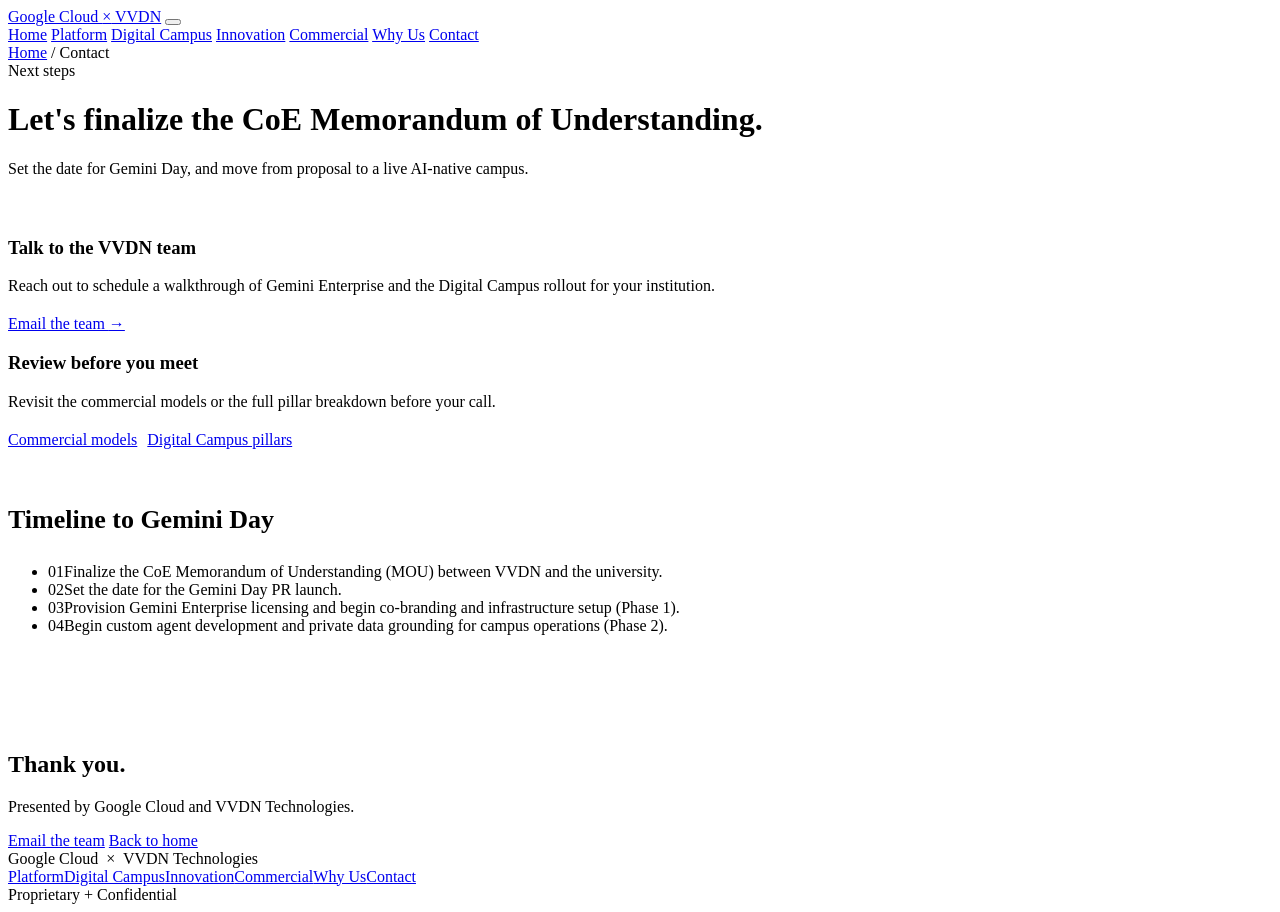
==== contact.html @ 95409ed0 "Add files via upload" ====
<!DOCTYPE html>
<html lang="en">
<head>
<meta charset="UTF-8">
<meta name="viewport" content="width=device-width, initial-scale=1.0">
<title>Next Steps — DCGC 4.0</title>
<link rel="preconnect" href="https://fonts.googleapis.com">
<link href="https://fonts.googleapis.com/css2?family=Roboto:wght@300;400;500;700;900&family=Roboto+Mono:wght@400;500;700&display=swap" rel="stylesheet">
<link rel="stylesheet" href="assets/style.css">
</head>
<body>

<header class="top">
  <div class="wrap row">
    <a href="index.html" class="brandmark"><span class="dots"><i></i><i></i><i></i><i></i></span> Google Cloud <span style="color:var(--grey-soft); font-weight:400;">×</span> VVDN</a>
    <button class="menu-btn" aria-label="Toggle menu"><span></span><span></span><span></span></button>
    <nav class="navlinks">
      <a href="index.html" data-page="index.html">Home</a>
      <a href="platform.html" data-page="platform.html">Platform</a>
      <a href="digital-campus.html" data-page="digital-campus.html">Digital Campus</a>
      <a href="innovation.html" data-page="innovation.html">Innovation</a>
      <a href="commercial.html" data-page="commercial.html">Commercial</a>
      <a href="partner.html" data-page="partner.html">Why Us</a>
      <a href="contact.html" data-page="contact.html" class="nav-cta">Contact</a>
    </nav>
  </div>
</header>

<div class="page-hero">
  <div class="wrap">
    <div class="crumb"><a href="index.html">Home</a> / Contact</div>
    <div class="eyebrow-row"><span class="barpill"></span> Next steps</div>
    <h1 class="page-title">Let's finalize the CoE Memorandum of Understanding.</h1>
    <p class="page-sub">Set the date for Gemini Day, and move from proposal to a live AI-native campus.</p>
  </div>
</div>

<section style="padding-top:24px;">
  <div class="wrap">
    <div class="grid2" style="gap:20px;">
      <div class="card reveal">
        <div class="bar c-blue"></div>
        <h3>Talk to the VVDN team</h3>
        <p style="margin-bottom:20px;">Reach out to schedule a walkthrough of Gemini Enterprise and the Digital Campus rollout for your institution.</p>
        <a href="mailto:partnerships@vvdntech.com?subject=DCGC%204.0%20—%20Digital%20Campus%20on%20Google%20Cloud" class="btn btn-primary">Email the team <span class="btn-arrow">→</span></a>
      </div>
      <div class="card reveal">
        <div class="bar c-green"></div>
        <h3>Review before you meet</h3>
        <p style="margin-bottom:20px;">Revisit the commercial models or the full pillar breakdown before your call.</p>
        <div style="display:flex; gap:10px; flex-wrap:wrap;">
          <a href="commercial.html" class="btn btn-outline">Commercial models</a>
          <a href="digital-campus.html" class="btn btn-outline">Digital Campus pillars</a>
        </div>
      </div>
    </div>

    <div class="reveal" style="margin-top:56px;">
      <h2 class="section-title" style="font-size:26px; margin-bottom:28px;">Timeline to Gemini Day</h2>
      <ul class="terms-list">
        <li><span class="tnum">01</span>Finalize the CoE Memorandum of Understanding (MOU) between VVDN and the university.</li>
        <li><span class="tnum">02</span>Set the date for the Gemini Day PR launch.</li>
        <li><span class="tnum">03</span>Provision Gemini Enterprise licensing and begin co-branding and infrastructure setup (Phase 1).</li>
        <li><span class="tnum">04</span>Begin custom agent development and private data grounding for campus operations (Phase 2).</li>
      </ul>
    </div>
  </div>
</section>

<footer style="padding-top:80px;">
  <div class="wrap">
    <div class="cta-box reveal">
      <h2>Thank you.</h2>
      <p>Presented by Google Cloud and VVDN Technologies.</p>
      <div class="cta-row">
        <a href="mailto:partnerships@vvdntech.com" class="btn btn-primary">Email the team</a>
        <a href="index.html" class="btn btn-outline">Back to home</a>
      </div>
    </div>
    <div class="foot-bottom">
      <div class="foot-brand"><span class="dots"><i></i><i></i><i></i><i></i></span> Google Cloud &nbsp;×&nbsp; VVDN Technologies</div>
      <div class="foot-links">
        <a href="platform.html">Platform</a><a href="digital-campus.html">Digital Campus</a><a href="innovation.html">Innovation</a><a href="commercial.html">Commercial</a><a href="partner.html">Why Us</a><a href="contact.html">Contact</a>
      </div>
      <div class="foot-meta">Proprietary + Confidential</div>
    </div>
  </div>
</footer>

<script src="assets/script.js"></script>
</body>
</html>
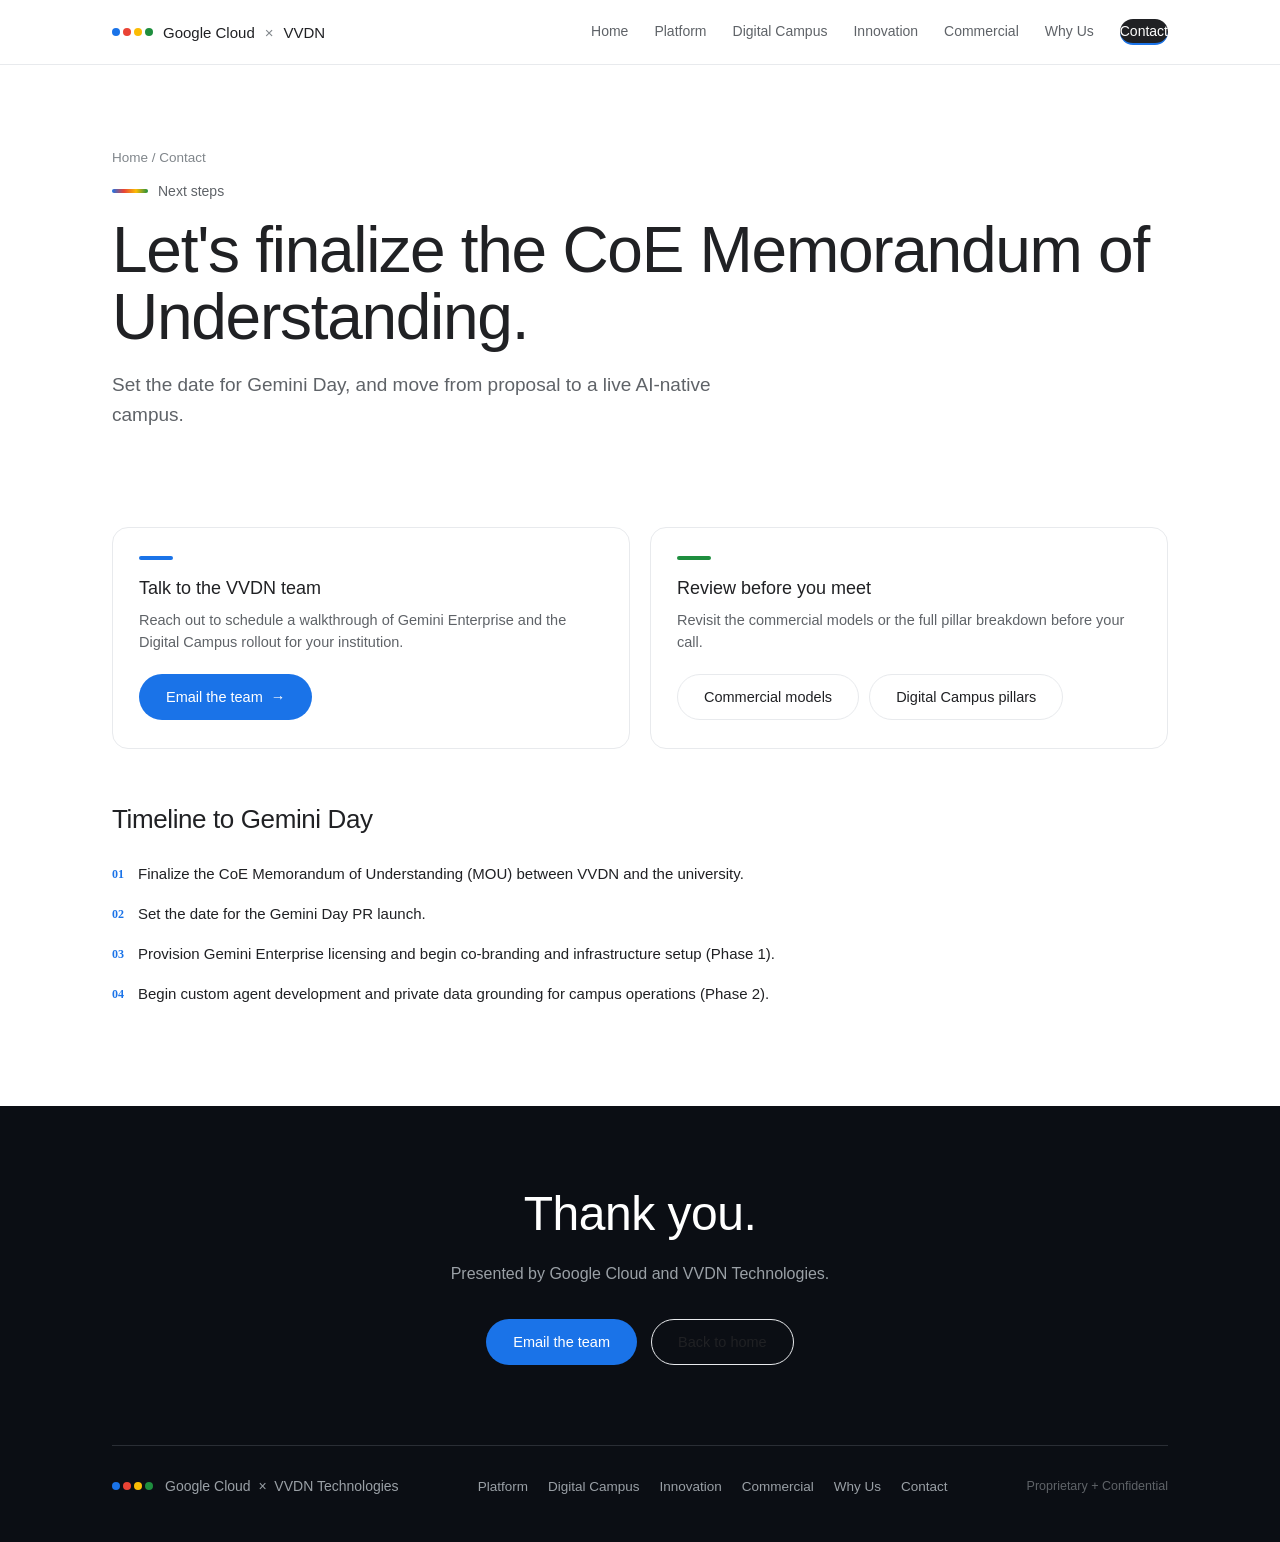
==== commit f3d00c19: "Update contact.html" ====
--- a/contact.html
+++ b/contact.html
@@ -42,7 +42,7 @@
         <div class="bar c-blue"></div>
         <h3>Talk to the VVDN team</h3>
         <p style="margin-bottom:20px;">Reach out to schedule a walkthrough of Gemini Enterprise and the Digital Campus rollout for your institution.</p>
-        <a href="mailto:partnerships@vvdntech.com?subject=DCGC%204.0%20—%20Digital%20Campus%20on%20Google%20Cloud" class="btn btn-primary">Email the team <span class="btn-arrow">→</span></a>
+        <a href="mailto:raman.raj@vvdntech.in?subject=DCGC%204.0%20—%20Digital%20Campus%20on%20Google%20Cloud" class="btn btn-primary">Email the team <span class="btn-arrow">→</span></a>
       </div>
       <div class="card reveal">
         <div class="bar c-green"></div>
--- a/assets/style.css
+++ b/assets/style.css
@@ -0,0 +1,255 @@
+:root{
+  --blue:#1a73e8; --red:#ea4335; --yellow:#fbbc04; --green:#1e8e3e;
+  --ink:#202124; --grey:#5f6368; --grey-soft:#80868b;
+  --bg:#ffffff; --bg-soft:#f8f9fa; --bg-dark:#0b0e14;
+  --line:#e8eaed; --line-dark:#2a2e35; --radius:16px;
+}
+*{box-sizing:border-box;}
+html{scroll-behavior:smooth;}
+body{margin:0; font-family:'Roboto',-apple-system,sans-serif; color:var(--ink); background:var(--bg); -webkit-font-smoothing:antialiased; overflow-x:hidden;}
+@media (prefers-reduced-motion: reduce){ *{animation-duration:.01ms !important; transition-duration:.01ms !important; scroll-behavior:auto !important;} }
+a{color:inherit;}
+.mono{font-family:'Roboto Mono',monospace;}
+.wrap{max-width:1120px; margin:0 auto; padding:0 32px;}
+@media (max-width:640px){ .wrap{padding:0 20px;} }
+:focus-visible{outline:2px solid var(--blue); outline-offset:2px;}
+
+/* ---------- top nav ---------- */
+header.top{position:fixed; top:0; left:0; right:0; z-index:100; background:rgba(255,255,255,.9); backdrop-filter:blur(10px); border-bottom:1px solid var(--line); transition:transform .4s ease;}
+header.top .row{display:flex; align-items:center; justify-content:space-between; height:64px;}
+.brandmark{display:flex; align-items:center; gap:10px; font-weight:500; font-size:15px; color:var(--ink); text-decoration:none;}
+.dots{display:inline-flex; gap:3px;}
+.dots i{width:8px; height:8px; border-radius:50%; display:inline-block;}
+.dots i:nth-child(1){background:var(--blue);} .dots i:nth-child(2){background:var(--red);}
+.dots i:nth-child(3){background:var(--yellow);} .dots i:nth-child(4){background:var(--green);}
+.navlinks{display:flex; gap:26px; font-size:14px; color:var(--grey); align-items:center;}
+.navlinks a{text-decoration:none; color:inherit; transition:color .2s; padding:4px 0; border-bottom:2px solid transparent;}
+.navlinks a:hover{color:var(--blue);}
+.navlinks a.active{color:var(--ink); font-weight:500; border-bottom-color:var(--blue);}
+.nav-cta{background:var(--ink); color:#fff !important; padding:9px 18px; border-radius:20px; font-weight:500;}
+.nav-cta:hover{background:var(--blue) !important;}
+.menu-btn{display:none; background:none; border:none; cursor:pointer; padding:6px;}
+.menu-btn span{display:block; width:22px; height:2px; background:var(--ink); margin:5px 0;}
+@media (max-width:860px){
+  .navlinks{position:fixed; top:64px; left:0; right:0; background:#fff; flex-direction:column; align-items:flex-start; padding:16px 24px 28px; gap:16px; border-bottom:1px solid var(--line); transform:translateY(-140%); opacity:0; transition:transform .3s ease, opacity .3s ease; pointer-events:none;}
+  .navlinks.open{transform:translateY(0); opacity:1; pointer-events:auto;}
+  .menu-btn{display:block;}
+}
+
+/* ---------- breadcrumb / page header ---------- */
+.page-hero{padding:150px 0 72px;}
+.crumb{font-size:13.5px; color:var(--grey-soft); margin-bottom:18px;}
+.crumb a{text-decoration:none; color:var(--grey-soft);}
+.crumb a:hover{color:var(--blue);}
+.eyebrow-row{display:flex; align-items:center; gap:10px; margin-bottom:18px; font-size:14px; color:var(--grey);}
+.barpill{height:4px; width:36px; border-radius:2px; background:linear-gradient(90deg,var(--blue),var(--red),var(--yellow),var(--green));}
+h1.page-title{font-size:clamp(34px,6vw,64px); line-height:1.04; font-weight:500; letter-spacing:-0.02em; margin:0 0 20px;}
+.page-sub{font-size:clamp(16px,2vw,19px); color:var(--grey); max-width:640px; line-height:1.6; margin:0;}
+
+/* ---------- hero (home) ---------- */
+.hero{min-height:92vh; display:flex; flex-direction:column; justify-content:center; padding-top:64px;}
+.hero-logo{margin-bottom:32px; height:56px; display:flex; align-items:center;}
+.hero-logo svg{height:52px; width:auto;}
+h1.hero-title{font-size:clamp(38px,7vw,80px); line-height:1.03; font-weight:500; letter-spacing:-0.02em; margin:0 0 22px;}
+h1.hero-title .accent{color:var(--blue);}
+.hero-sub{font-size:clamp(17px,2vw,21px); color:var(--grey); max-width:620px; margin:0 0 8px; line-height:1.55;}
+.hero-tagline{font-size:15px; color:var(--blue); font-weight:500; margin:0 0 36px;}
+.hero-presenter{font-size:14px; color:var(--grey-soft); margin-bottom:44px;}
+.hero-ctas{display:flex; gap:14px; flex-wrap:wrap; margin-bottom:56px;}
+
+/* ---------- buttons ---------- */
+.btn{display:inline-flex; align-items:center; gap:8px; padding:14px 26px; border-radius:26px; font-size:14.5px; font-weight:500; text-decoration:none; border:1px solid transparent; cursor:pointer; font-family:inherit; transition:background .2s ease, transform .2s ease, border-color .2s ease, color .2s ease;}
+.btn-primary{background:var(--blue); color:#fff;}
+.btn-primary:hover{background:#1765cc; transform:translateY(-1px);}
+.btn-outline{background:transparent; color:var(--ink); border-color:var(--line);}
+.btn-outline:hover{border-color:var(--ink); transform:translateY(-1px);}
+.dark .btn-outline{color:#fff; border-color:var(--line-dark);}
+.dark .btn-outline:hover{border-color:#fff;}
+.btn-arrow{transition:transform .2s ease;}
+.btn:hover .btn-arrow{transform:translateX(3px);}
+
+/* ---------- clickable nav cards (home) ---------- */
+.navcard-grid{display:grid; grid-template-columns:repeat(4,1fr); gap:1px; background:var(--line); border:1px solid var(--line); border-radius:12px; overflow:hidden;}
+@media (max-width:800px){ .navcard-grid{grid-template-columns:repeat(2,1fr);} }
+.navcard{background:#fff; padding:24px 22px; opacity:0; transform:translateY(14px); text-decoration:none; color:var(--ink); display:block; transition:background .2s ease;}
+.navcard:hover{background:var(--bg-soft);}
+.navcard .num{font-family:'Roboto Mono'; font-size:13px; font-weight:700; margin-bottom:10px;}
+.navcard .lbl{font-size:14.5px; font-weight:500; line-height:1.35; margin-bottom:6px;}
+.navcard .go{font-size:12.5px; color:var(--grey-soft); display:flex; align-items:center; gap:4px;}
+.navcard:nth-child(1) .num{color:var(--blue);} .navcard:nth-child(2) .num{color:var(--red);}
+.navcard:nth-child(3) .num{color:var(--yellow);} .navcard:nth-child(4) .num{color:var(--green);}
+
+/* ---------- section-page directory (home: full page list) ---------- */
+.dir-grid{display:grid; grid-template-columns:repeat(3,1fr); gap:20px;}
+@media (max-width:900px){ .dir-grid{grid-template-columns:repeat(2,1fr);} }
+@media (max-width:600px){ .dir-grid{grid-template-columns:1fr;} }
+.dir-card{border:1px solid var(--line); border-radius:var(--radius); padding:28px 26px; text-decoration:none; color:var(--ink); display:flex; flex-direction:column; gap:14px; transition:border-color .2s ease, transform .2s ease, box-shadow .2s ease; background:#fff;}
+.dir-card:hover{border-color:var(--ink); transform:translateY(-2px); box-shadow:0 8px 24px rgba(0,0,0,.06);}
+.dir-icon{width:40px; height:40px; border-radius:10px; display:flex; align-items:center; justify-content:center; font-size:18px; color:#fff;}
+.dir-card h3{font-size:17px; font-weight:500; margin:0;}
+.dir-card p{font-size:13.5px; color:var(--grey); line-height:1.5; margin:0; flex-grow:1;}
+.dir-card .go{font-size:13px; font-weight:500; color:var(--blue); display:flex; align-items:center; gap:5px;}
+
+/* ---------- generic section ---------- */
+section{padding:100px 0; position:relative;}
+@media (max-width:700px){ section{padding:64px 0;} }
+.section-tag{font-size:14px; font-weight:500; color:var(--blue); margin-bottom:14px;}
+h2.section-title{font-size:clamp(26px,4vw,42px); font-weight:500; letter-spacing:-0.015em; line-height:1.14; margin:0 0 16px; max-width:780px;}
+.section-desc{font-size:16.5px; color:var(--grey); max-width:600px; margin:0 0 52px; line-height:1.6;}
+.reveal{opacity:0; transform:translateY(24px); transition:opacity .7s cubic-bezier(.2,.7,.2,1), transform .7s cubic-bezier(.2,.7,.2,1);}
+.reveal.in{opacity:1; transform:translateY(0);}
+.soft{background:var(--bg-soft);}
+.dark{background:var(--bg-dark); color:#fff;}
+.dark .section-desc{color:#9aa0a6;}
+.dark .section-tag{color:#8ab4f8;}
+.dark .page-sub{color:#9aa0a6;}
+
+/* ---------- card grid ---------- */
+.grid2{display:grid; grid-template-columns:1fr 1fr; gap:20px;}
+.grid4{display:grid; grid-template-columns:repeat(4,1fr); gap:20px;}
+@media (max-width:900px){ .grid4{grid-template-columns:repeat(2,1fr);} }
+@media (max-width:640px){ .grid2, .grid4{grid-template-columns:1fr;} }
+.card{border:1px solid var(--line); border-radius:var(--radius); padding:28px 26px; background:#fff;}
+.card h3{font-size:18px; font-weight:500; margin:0 0 10px;}
+.card p{font-size:14.5px; color:var(--grey); line-height:1.55; margin:0;}
+.card .bar{height:4px; border-radius:2px; width:34px; margin-bottom:18px;}
+.dark .card{background:#151920; border-color:var(--line-dark);}
+.dark .card p{color:#9aa0a6;}
+.dark .card h3{color:#fff;}
+.c-blue{background:var(--blue);} .c-red{background:var(--red);} .c-yellow{background:var(--yellow);} .c-green{background:var(--green);}
+.t-blue{color:var(--blue);} .t-red{color:var(--red);} .t-yellow{color:#a35c00;} .t-green{color:var(--green);}
+.quote{border:1px solid var(--line); border-radius:var(--radius); padding:28px 26px; display:flex; align-items:center; font-size:16px; font-style:italic; color:var(--grey); background:var(--bg-soft);}
+
+/* ---------- stack diagram ---------- */
+.stack-diagram{display:flex; flex-direction:column; align-items:center; gap:0; margin-top:10px;}
+.stack-row{width:100%; max-width:560px; display:flex; align-items:center; justify-content:space-between; padding:16px 26px; margin-top:-14px; border-radius:14px; background:#151920; border:1px solid #2a2e35; opacity:0; transform:translateY(16px) scale(.97); transition:opacity .5s ease, transform .5s ease;}
+.stack-row.in{opacity:1; transform:translateY(0) scale(1);}
+.stack-row .stack-lbl{font-size:15px; font-weight:500;}
+.stack-row .swatch{width:10px; height:10px; border-radius:3px;}
+.stack-row:nth-child(1){border-top:2px solid var(--blue);} .stack-row:nth-child(2){border-top:2px solid var(--red);}
+.stack-row:nth-child(3){border-top:2px solid var(--yellow);} .stack-row:nth-child(4){border-top:2px solid var(--green);}
+.stack-row:nth-child(5){border-top:2px solid #8ab4f8;} .stack-row:nth-child(6){border-top:2px solid #f28b82;}
+
+/* ---------- horizontal timeline ---------- */
+.timeline{position:relative; margin-top:20px;}
+.timeline .track{position:absolute; left:0; right:0; top:24px; height:3px; background:var(--line);}
+.timeline .track-fill{position:absolute; left:0; top:0; height:100%; width:0%; background:linear-gradient(90deg,var(--blue),var(--red),var(--yellow),var(--green)); transition:width 1.4s cubic-bezier(.2,.7,.2,1);}
+.tl-items{display:grid; grid-template-columns:repeat(4,1fr); gap:20px; position:relative;}
+@media (max-width:800px){ .tl-items{grid-template-columns:repeat(2,1fr);} }
+.tl-item{opacity:0; transform:translateY(14px); transition:opacity .5s ease, transform .5s ease;}
+.tl-item.in{opacity:1; transform:translateY(0);}
+.tl-dot{width:14px; height:14px; border-radius:50%; margin-bottom:16px; border:3px solid #fff; box-shadow:0 0 0 2px var(--line);}
+.tl-item h4{font-size:15px; font-weight:500; margin:0 0 8px;}
+.tl-item p{font-size:13.5px; color:var(--grey); line-height:1.5; margin:0;}
+
+/* ---------- phase timeline ---------- */
+.phase-grid{display:grid; grid-template-columns:repeat(6,1fr); gap:14px;}
+@media (max-width:1000px){ .phase-grid{grid-template-columns:repeat(3,1fr);} }
+@media (max-width:640px){ .phase-grid{grid-template-columns:repeat(2,1fr);} }
+.phase-card{border:1px solid var(--line-dark); border-radius:12px; padding:18px 16px; background:#151920; opacity:0; transform:translateY(14px); transition:opacity .5s ease, transform .5s ease;}
+.phase-card.in{opacity:1; transform:translateY(0);}
+.phase-num{width:26px; height:26px; border-radius:50%; display:flex; align-items:center; justify-content:center; font-size:12px; font-weight:700; font-family:'Roboto Mono'; margin-bottom:14px; color:#0b0e14;}
+.phase-card h5{font-size:14px; font-weight:500; margin:0 0 8px; color:#fff;}
+.phase-card p{font-size:12.5px; color:#9aa0a6; line-height:1.5; margin:0;}
+
+.impact-grid{display:grid; grid-template-columns:repeat(4,1fr); gap:20px; margin-top:56px;}
+@media (max-width:800px){ .impact-grid{grid-template-columns:repeat(2,1fr);} }
+.impact-card{padding:22px 6px; border-top:3px solid var(--line);}
+.impact-num{font-family:'Roboto Mono'; font-size:34px; font-weight:700; margin-bottom:6px;}
+.impact-lbl{font-size:13px; color:#9aa0a6;}
+.impact-card:nth-child(1){border-color:var(--red);} .impact-card:nth-child(1) .impact-num{color:var(--red);}
+.impact-card:nth-child(2){border-color:var(--yellow);} .impact-card:nth-child(2) .impact-num{color:var(--yellow);}
+.impact-card:nth-child(3){border-color:var(--green);} .impact-card:nth-child(3) .impact-num{color:var(--green);}
+.impact-card:nth-child(4){border-color:var(--blue);} .impact-card:nth-child(4) .impact-num{color:var(--blue);}
+
+/* ---------- badges / chips ---------- */
+.badge-row{display:flex; gap:10px; flex-wrap:wrap; margin-top:18px;}
+.badge{padding:8px 16px; border-radius:20px; font-size:13px; font-weight:500;}
+.b-blue{background:#e8f0fe; color:var(--blue);} .b-red{background:#fce8e6; color:var(--red);}
+.b-yellow{background:#fef7e0; color:#a35c00;} .b-green{background:#e6f4ea; color:var(--green);}
+.chip-row{display:flex; flex-wrap:wrap; gap:10px; margin-top:14px;}
+.chip{padding:9px 16px; border:1px solid var(--line); border-radius:8px; font-size:13.5px; font-weight:500; color:var(--ink); background:#fff;}
+.chip-link{text-decoration:none; cursor:pointer; transition:border-color .2s ease, background .2s ease;}
+.chip-link:hover{border-color:var(--ink); background:var(--bg-soft);}
+
+.cert-funnel{display:flex; align-items:center; justify-content:space-between; gap:12px; margin-top:56px; flex-wrap:wrap;}
+.funnel-step{flex:1; min-width:150px; text-align:center;}
+.funnel-icon{width:52px; height:52px; border-radius:50%; display:flex; align-items:center; justify-content:center; margin:0 auto 14px; font-size:20px;}
+.funnel-step h5{font-size:14px; font-weight:500; margin:0;}
+.funnel-arrow{color:var(--line); font-size:20px;}
+@media (max-width:700px){ .funnel-arrow{display:none;} }
+
+/* ---------- big callout ---------- */
+.big-callout{display:grid; grid-template-columns:1fr 1.3fr; gap:56px; align-items:center; margin-top:20px;}
+@media (max-width:800px){ .big-callout{grid-template-columns:1fr;} }
+.big-num{font-family:'Roboto Mono'; font-size:clamp(58px,9vw,110px); font-weight:700; line-height:1; color:var(--blue);}
+.big-num-lbl{font-size:15px; color:var(--grey); margin-top:10px;}
+.justify-list{list-style:none; margin:0; padding:0; display:flex; flex-direction:column; gap:14px;}
+.justify-list li{display:flex; gap:12px; font-size:15px; line-height:1.5;}
+.justify-list li::before{content:''; width:6px; height:6px; border-radius:50%; background:var(--blue); margin-top:8px; flex-shrink:0;}
+.infra-list{list-style:none; margin:28px 0 0; padding:0; display:flex; flex-direction:column; gap:18px;}
+.infra-list li{display:flex; gap:16px; align-items:flex-start;}
+.infra-list .dot{width:8px; height:8px; border-radius:50%; margin-top:8px; flex-shrink:0;}
+.infra-list strong{font-size:15px; font-weight:500; display:block; margin-bottom:2px;}
+.infra-list span{font-size:14px; color:var(--grey); line-height:1.5;}
+.dark .infra-list span{color:#9aa0a6;}
+
+/* ---------- commercial tables ---------- */
+.tabs{display:flex; gap:8px; margin-bottom:28px; flex-wrap:wrap;}
+.tab-btn{padding:10px 20px; border-radius:24px; border:1px solid var(--line); background:#fff; font-size:14px; font-weight:500; cursor:pointer; color:var(--grey); transition:all .25s ease; font-family:inherit;}
+.tab-btn.active{background:var(--ink); color:#fff; border-color:var(--ink);}
+table.commercial{width:100%; border-collapse:collapse; font-size:14.5px;}
+table.commercial th{text-align:left; padding:14px 16px; background:var(--ink); color:#fff; font-weight:500; font-size:13px;}
+table.commercial td{padding:14px 16px; border-bottom:1px solid var(--line);}
+table.commercial tr:last-child td{border-bottom:none; font-weight:700; background:var(--bg-soft);}
+.model-pane{display:none;}
+.model-pane.active{display:block;}
+.na{color:#c5221f; font-weight:500;}
+.table-wrap{border:1px solid var(--line); border-radius:var(--radius); overflow:hidden;}
+.terms-list{list-style:none; margin:0; padding:0; display:flex; flex-direction:column; gap:16px; max-width:760px;}
+.terms-list li{display:flex; gap:14px; font-size:15px; line-height:1.6;}
+.terms-list .tnum{font-family:'Roboto Mono'; font-size:12px; font-weight:700; color:var(--blue); flex-shrink:0; margin-top:3px;}
+
+/* ---------- stats ---------- */
+.stat-strip{display:grid; grid-template-columns:repeat(6,1fr); gap:18px; margin-top:56px;}
+@media (max-width:900px){ .stat-strip{grid-template-columns:repeat(3,1fr);} }
+@media (max-width:500px){ .stat-strip{grid-template-columns:repeat(2,1fr);} }
+.stat-item .n{font-family:'Roboto Mono'; font-size:28px; font-weight:700; color:var(--blue); margin-bottom:4px;}
+.stat-item .l{font-size:12.5px; color:var(--grey); line-height:1.4;}
+.dark .stat-item .l{color:#9aa0a6;}
+
+/* ---------- DNA columns ---------- */
+.dna-grid{display:grid; grid-template-columns:repeat(5,1fr); gap:16px; margin-top:20px;}
+@media (max-width:900px){ .dna-grid{grid-template-columns:repeat(2,1fr);} }
+@media (max-width:500px){ .dna-grid{grid-template-columns:1fr;} }
+.dna-col{border-radius:12px; padding:22px 18px; border-top:4px solid; background:var(--bg-soft);}
+.dna-col h5{font-size:14.5px; font-weight:700; margin:0 0 16px;}
+.dna-col ul{list-style:none; margin:0; padding:0; display:flex; flex-direction:column; gap:9px;}
+.dna-col li{font-size:13px; color:var(--grey);}
+
+/* ---------- early adopters ---------- */
+.adopters-grid{display:grid; grid-template-columns:repeat(4,1fr); gap:18px;}
+@media (max-width:700px){ .adopters-grid{grid-template-columns:repeat(2,1fr);} }
+.adopter-card{border:1px solid var(--line); border-radius:12px; padding:24px 16px; text-align:center;}
+.adopter-mark{width:46px; height:46px; border-radius:50%; margin:0 auto 14px; display:flex; align-items:center; justify-content:center; font-size:18px; font-weight:700; color:#fff;}
+.adopter-card h6{font-size:13.5px; font-weight:500; margin:0; line-height:1.4;}
+
+/* ---------- page-to-page footer nav ---------- */
+.page-next{border:1px solid var(--line); border-radius:var(--radius); padding:32px; display:flex; align-items:center; justify-content:space-between; gap:20px; text-decoration:none; color:var(--ink); transition:border-color .2s ease, background .2s ease; flex-wrap:wrap;}
+.page-next:hover{border-color:var(--ink); background:var(--bg-soft);}
+.page-next .lbl{font-size:12.5px; color:var(--grey-soft); margin-bottom:6px;}
+.page-next .ttl{font-size:20px; font-weight:500;}
+.page-next .arrow{font-size:22px; color:var(--blue);}
+
+/* ---------- CTA footer ---------- */
+footer{background:var(--bg-dark); color:#fff; padding:110px 0 48px;}
+.cta-box{text-align:center; max-width:640px; margin:0 auto 80px;}
+.cta-box h2{font-size:clamp(28px,5vw,48px); font-weight:500; margin:0 0 20px; letter-spacing:-0.01em;}
+.cta-box p{font-size:16px; color:#9aa0a6; margin:0 0 32px; line-height:1.6;}
+.cta-row{display:flex; gap:14px; justify-content:center; flex-wrap:wrap;}
+.foot-bottom{border-top:1px solid var(--line-dark); padding-top:32px; display:flex; justify-content:space-between; align-items:center; flex-wrap:wrap; gap:20px;}
+.foot-brand{display:flex; align-items:center; gap:12px; font-size:14px; color:#9aa0a6;}
+.foot-links{display:flex; gap:20px; flex-wrap:wrap; font-size:13.5px;}
+.foot-links a{color:#9aa0a6; text-decoration:none;}
+.foot-links a:hover{color:#fff;}
+.foot-meta{font-size:12.5px; color:#5f6368;}
